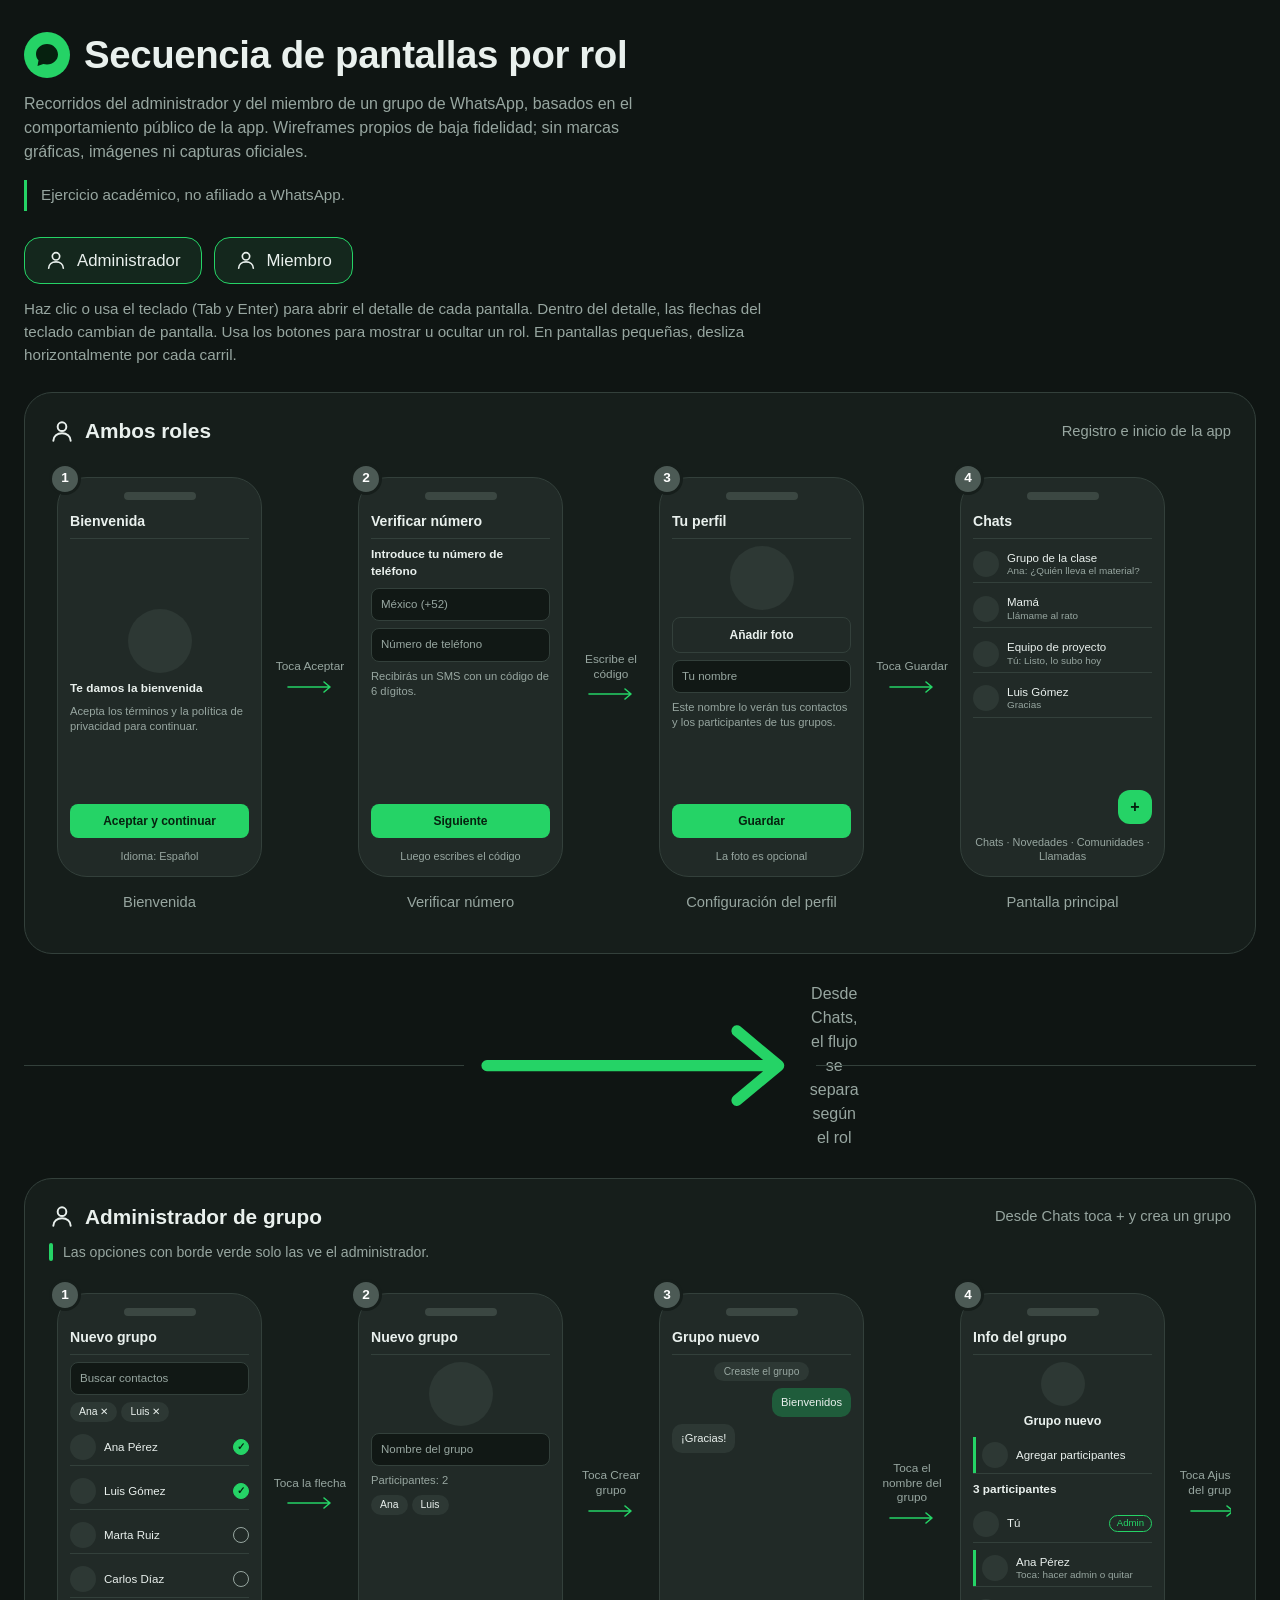
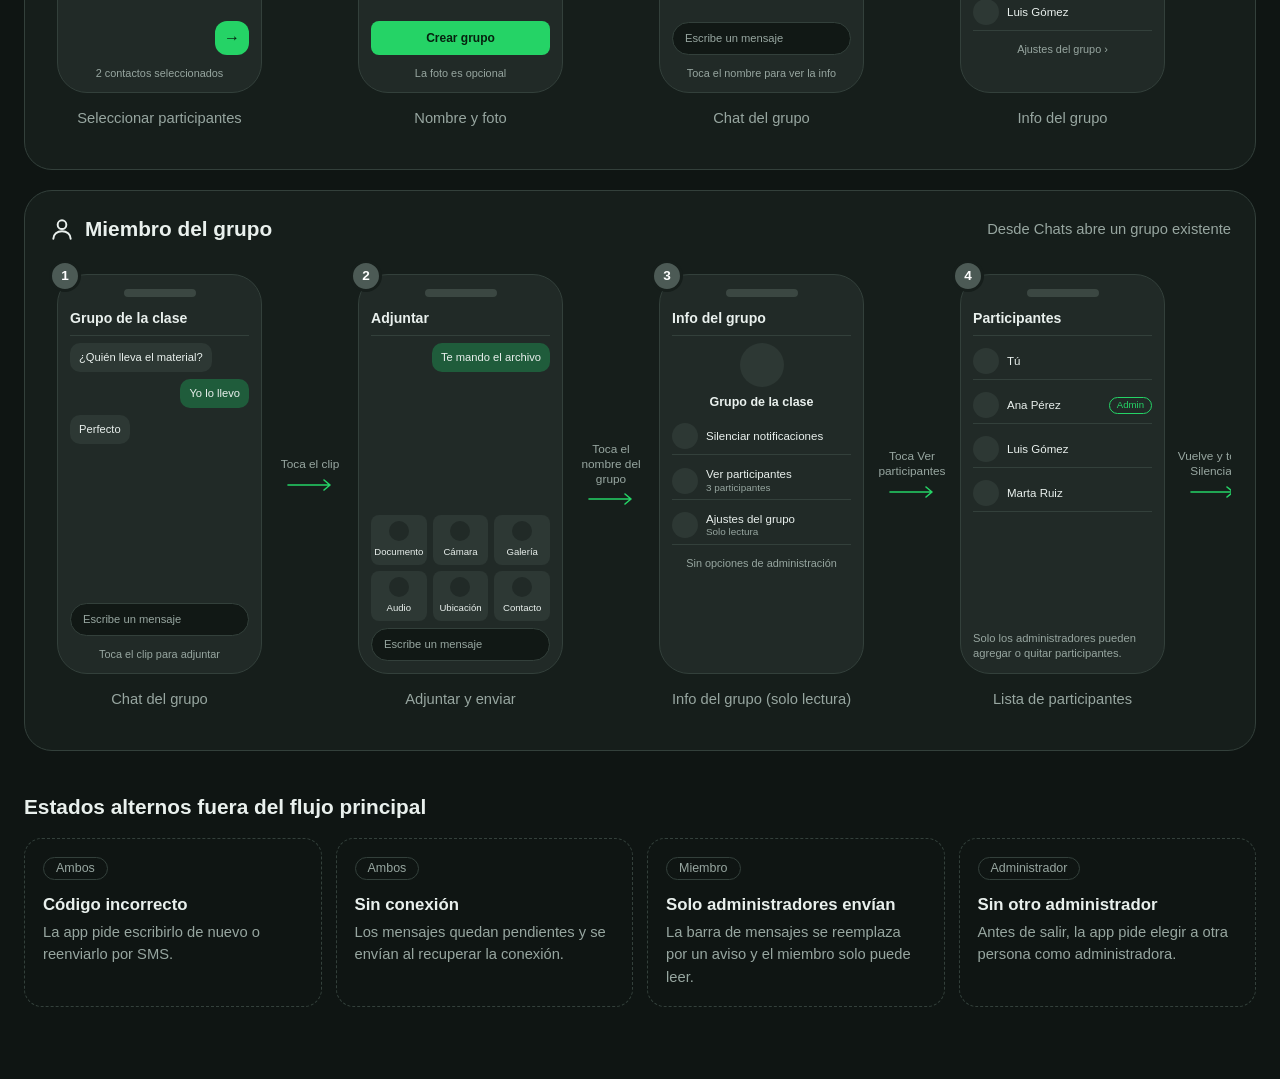
==== Practica 06/secuencia_pantallas_whatsapp.html @ a8ce347e "Agrega diagrama interactivo de secuencia de pantallas de WhatsApp" ====
<!DOCTYPE html>
<html lang="es">
<head>
<meta charset="utf-8">
<meta name="viewport" content="width=device-width, initial-scale=1">
<title>Secuencia de pantallas por rol - WhatsApp</title>
<style>
  :root {
    --bg: #0f1513;
    --surface: #161e1b;
    --phone: #212a27;
    --block: #2d3834;
    --field: #111815;
    --line: #33403b;
    --text: #e9f0ed;
    --muted: #97a6a0;
    --accent: #25d366;
    --accent-ink: #06210f;
    --accent-soft: #14271d;
    --danger: #f0766a;
    color-scheme: dark;
  }
  * { box-sizing: border-box; }
  [hidden] { display: none !important; }
  body {
    margin: 0;
    background: var(--bg);
    color: var(--text);
    font: 16px/1.5 "Segoe UI", "Helvetica Neue", Arial, sans-serif;
  }
  .page { max-width: 1280px; margin: 0 auto; padding: 32px 24px 72px; }

  /* Encabezado */
  .brand { display: flex; align-items: center; gap: 14px; }
  .brand svg { flex: none; }
  h1 { margin: 0; font-size: clamp(1.7rem, 3.2vw, 2.4rem); line-height: 1.15; letter-spacing: -0.01em; }
  .lede { max-width: 70ch; margin: 14px 0 0; color: var(--muted); }
  .academic {
    max-width: 70ch; margin: 16px 0 0; padding: 4px 0 4px 14px;
    border-left: 3px solid var(--accent); color: var(--muted); font-size: .95rem;
  }
  .roles { display: flex; flex-wrap: wrap; gap: 12px; margin: 26px 0 14px; }
  .role-btn {
    display: inline-flex; align-items: center; gap: 10px;
    padding: 10px 20px; border-radius: 16px; cursor: pointer;
    border: 1px solid var(--line); background: var(--field); color: var(--muted);
    font: inherit; font-size: 1.05rem;
    transition: border-color .15s, background .15s, color .15s;
  }
  .role-btn[aria-pressed="true"] { border-color: var(--accent); background: var(--accent-soft); color: var(--text); }
  .role-btn:hover { border-color: var(--accent); }
  .role-btn:focus-visible, .phone:focus-visible, .d-btn:focus-visible {
    outline: 3px solid var(--accent); outline-offset: 3px;
  }
  .hint { margin: 0 0 26px; color: var(--muted); font-size: .95rem; max-width: 90ch; }

  /* Carriles */
  .lane {
    border: 1px solid var(--line); border-radius: 28px; background: var(--surface);
    padding: 22px 24px 26px; margin-bottom: 20px;
  }
  .lane-head { display: flex; align-items: center; justify-content: space-between; gap: 8px 24px; flex-wrap: wrap; }
  .lane-title { display: flex; align-items: center; gap: 10px; margin: 0; font-size: 1.3rem; }
  .lane-sub { margin: 0; color: var(--muted); font-size: .92rem; }
  .legend { display: flex; align-items: center; gap: 10px; margin: 10px 0 0; color: var(--muted); font-size: .88rem; }
  .swatch { width: 4px; height: 18px; border-radius: 2px; background: var(--accent); }
  .track {
    display: flex; align-items: flex-start; overflow-x: auto;
    padding: 24px 8px 14px; margin-top: 6px;
  }
  .step { flex: none; display: flex; align-items: flex-start; }
  .screen { position: relative; flex: none; width: 205px; text-align: center; }
  .badge-n {
    position: absolute; top: -14px; left: -8px; z-index: 2;
    width: 32px; height: 32px; border-radius: 50%;
    display: grid; place-items: center;
    background: #4c5a55; color: #fff; font-weight: 700; font-size: .85rem;
    border: 3px solid var(--surface);
  }
  .cap { margin-top: 14px; font-size: .92rem; color: var(--muted); }

  .conn {
    flex: none; width: 96px; height: 400px; padding: 0 8px;
    display: flex; flex-direction: column; align-items: center; justify-content: center; gap: 6px;
  }
  .conn span { font-size: .74rem; line-height: 1.25; color: var(--muted); text-align: center; }
  .conn svg { width: 48px; height: 14px; stroke: var(--accent); }

  .divider {
    display: flex; align-items: center; gap: 16px; margin: 28px 0; color: var(--muted);
  }
  .divider::before, .divider::after { content: ""; flex: 1; height: 1px; background: var(--line); }
  .divider span { display: inline-flex; align-items: center; gap: 10px; text-align: center; }
  .divider svg { stroke: var(--accent); flex: none; }

  /* Teléfono (sketch) */
  .phone {
    width: 205px; height: 400px; padding: 14px 12px 12px;
    display: flex; flex-direction: column; gap: 7px; overflow: hidden;
    border: 1px solid var(--line); border-radius: 30px; background: var(--phone);
    text-align: left; cursor: pointer;
    transition: border-color .15s, transform .15s, box-shadow .15s;
  }
  .phone:hover { border-color: var(--accent); transform: translateY(-3px); }
  .phone.active { border-color: var(--accent); box-shadow: 0 0 0 3px var(--accent-soft), 0 0 0 4px var(--accent); }
  .phone.static { cursor: default; }
  .phone.static:hover { border-color: var(--line); transform: none; }
  .notch { align-self: center; width: 72px; height: 8px; border-radius: 99px; background: #3b4742; margin-bottom: 4px; flex: none; }
  .p-title { flex: none; padding-bottom: 6px; border-bottom: 1px solid var(--line); font-weight: 700; font-size: .88rem; }
  .p-foot { flex: none; padding-top: 4px; text-align: center; font-size: .68rem; color: var(--muted); line-height: 1.3; }

  .el-h { font-size: .74rem; font-weight: 700; }
  .el-text { font-size: .7rem; color: var(--muted); line-height: 1.35; }
  .el-text.c { text-align: center; color: var(--text); font-weight: 600; font-size: .78rem; }
  .el-sys { align-self: center; padding: 2px 10px; border-radius: 99px; background: var(--block); font-size: .64rem; color: var(--muted); }
  .el-input { padding: 7px 9px; border: 1px solid var(--line); border-radius: 8px; background: var(--field); font-size: .72rem; color: var(--muted); }
  .el-inputbar { margin-top: auto; padding: 7px 12px; border: 1px solid var(--line); border-radius: 99px; background: var(--field); font-size: .7rem; color: var(--muted); }
  .el-btn { padding: 8px; border-radius: 8px; text-align: center; font-size: .75rem; font-weight: 700; background: var(--accent); color: var(--accent-ink); }
  .el-btn.ghost { background: transparent; border: 1px solid var(--line); color: var(--text); }
  .el-btn.danger { background: transparent; border: 1px solid #6b3a35; color: var(--danger); }
  .el-avatar { align-self: center; width: 64px; height: 64px; border-radius: 50%; background: var(--block); flex: none; }
  .el-avatar.sm { width: 44px; height: 44px; }
  .el-row { display: flex; align-items: center; gap: 8px; padding: 5px 0; border-bottom: 1px solid var(--line); font-size: .72rem; flex: none; }
  .el-row .av { flex: none; width: 26px; height: 26px; border-radius: 50%; background: var(--block); }
  .el-row .rt { display: flex; flex-direction: column; min-width: 0; line-height: 1.25; }
  .el-row .rt small { color: var(--muted); font-size: .62rem; }
  .el-row .tag { margin-left: auto; padding: 0 7px; border: 1px solid var(--accent); border-radius: 99px; color: var(--accent); font-size: .6rem; }
  .el-row .chk { margin-left: auto; flex: none; width: 16px; height: 16px; border-radius: 50%; border: 1.5px solid var(--muted); display: grid; place-items: center; font-size: .6rem; font-weight: 700; color: var(--accent-ink); }
  .el-row .chk.on { background: var(--accent); border-color: var(--accent); }
  .el-toggle { display: flex; align-items: center; gap: 8px; padding: 5px 0; border-bottom: 1px solid var(--line); font-size: .72rem; flex: none; }
  .el-toggle .rt { display: flex; flex-direction: column; line-height: 1.25; }
  .el-toggle .rt small { color: var(--muted); font-size: .62rem; }
  .sw { margin-left: auto; flex: none; width: 28px; height: 16px; border-radius: 99px; background: var(--block); position: relative; }
  .sw::after { content: ""; position: absolute; top: 2px; left: 2px; width: 12px; height: 12px; border-radius: 50%; background: var(--muted); }
  .sw.on { background: var(--accent); }
  .sw.on::after { left: 14px; background: var(--accent-ink); }
  .el-chips { display: flex; flex-wrap: wrap; gap: 4px; }
  .el-chips span { padding: 2px 9px; border-radius: 99px; background: var(--block); font-size: .65rem; }
  .el-bubble { max-width: 82%; padding: 6px 9px; border-radius: 10px; background: var(--block); font-size: .7rem; align-self: flex-start; }
  .el-bubble.me { align-self: flex-end; background: #1f5c3b; }
  .el-grid { display: grid; grid-template-columns: repeat(3, 1fr); gap: 6px; }
  .el-grid div { display: flex; flex-direction: column; align-items: center; gap: 4px; padding: 6px 2px; border-radius: 8px; background: var(--block); font-size: .6rem; }
  .el-grid div::before { content: ""; width: 20px; height: 20px; border-radius: 50%; background: var(--phone); }
  .el-fab { margin-top: auto; align-self: flex-end; width: 34px; height: 34px; border-radius: 12px; display: grid; place-items: center; background: var(--accent); color: var(--accent-ink); font-weight: 700; flex: none; }
  .el-spacer { flex: 1; }
  .adm { box-shadow: inset 3px 0 0 var(--accent); padding-left: 9px; }
  .el-btn.adm { box-shadow: inset 3px 0 0 var(--accent-ink); }

  /* Estados alternos */
  .alt h2 { margin: 40px 0 16px; font-size: 1.3rem; }
  .alt-grid { display: grid; grid-template-columns: repeat(auto-fit, minmax(230px, 1fr)); gap: 14px; }
  .alt-card { padding: 16px 18px 18px; border: 1px dashed var(--line); border-radius: 18px; }
  .alt-card .pill { display: inline-block; padding: 1px 12px; border: 1px solid var(--line); border-radius: 99px; font-size: .78rem; color: var(--muted); }
  .alt-card h3 { margin: 12px 0 4px; font-size: 1.05rem; }
  .alt-card p { margin: 0; color: var(--muted); font-size: .92rem; }

  /* Detalle */
  dialog {
    width: min(800px, calc(100vw - 32px)); max-height: calc(100vh - 32px); padding: 0; overflow: auto;
    border: 1px solid var(--line); border-radius: 26px; background: var(--surface); color: var(--text);
  }
  dialog::backdrop { background: rgba(4, 8, 7, .72); }
  .d-head { display: flex; align-items: center; gap: 14px; padding: 22px 24px 8px; }
  .d-num { flex: none; width: 36px; height: 36px; border-radius: 50%; display: grid; place-items: center; background: #4c5a55; font-weight: 700; }
  .d-head h2 { margin: 0; font-size: 1.3rem; line-height: 1.2; }
  .d-role { margin: 2px 0 0; color: var(--muted); font-size: .9rem; }
  .d-close { margin-left: auto; width: 36px; height: 36px; border-radius: 50%; border: 1px solid var(--line); background: transparent; color: var(--text); font: inherit; cursor: pointer; }
  .d-main { display: grid; grid-template-columns: 205px 1fr; gap: 28px; padding: 14px 24px 6px; align-items: start; }
  .d-body h3 { margin: 14px 0 4px; font-size: .88rem; font-weight: 600; color: var(--muted); }
  .d-body h3:first-child { margin-top: 2px; }
  .d-body p { margin: 0; }
  .d-body ul { margin: 0; padding-left: 20px; }
  .d-body li { margin: 2px 0; }
  .d-note { margin-top: 16px; padding: 10px 14px; border-left: 3px solid var(--accent); border-radius: 0 12px 12px 0; background: var(--accent-soft); font-size: .92rem; }
  .d-foot { display: flex; align-items: center; justify-content: space-between; gap: 10px; padding: 18px 24px 22px; }
  .d-pos { color: var(--muted); font-size: .9rem; }
  .d-btn { padding: 8px 18px; border-radius: 12px; border: 1px solid var(--line); background: var(--field); color: var(--text); font: inherit; cursor: pointer; }
  .d-btn:hover:not(:disabled) { border-color: var(--accent); }
  .d-btn:disabled { opacity: .4; cursor: default; }

  @media (max-width: 640px) {
    .page { padding: 24px 14px 56px; }
    .lane { padding: 18px 14px 20px; border-radius: 22px; }
    .d-main { grid-template-columns: 1fr; }
    .d-preview { display: none; }
  }
  @media (prefers-reduced-motion: reduce) {
    * { transition: none !important; }
  }
</style>
</head>
<body>
<main class="page">
  <header>
    <div class="brand">
      <svg width="46" height="46" viewBox="0 0 46 46" aria-hidden="true">
        <circle cx="23" cy="23" r="23" fill="#25d366"/>
        <path d="M23 12c-6.1 0-11 4.5-11 10 0 2.4.9 4.600 2.500 6.300L13.500 34l5.800-2c1.100.3 2.400.5 3.700.5 6.100 0 11-4.500 11-10S29.100 12 23 12z" fill="#06210f"/>
      </svg>
      <h1>Secuencia de pantallas por rol</h1>
    </div>
    <p class="lede">Recorridos del administrador y del miembro de un grupo de WhatsApp, basados en el comportamiento público de la app. Wireframes propios de baja fidelidad; sin marcas gráficas, imágenes ni capturas oficiales.</p>
    <p class="academic">Ejercicio académico, no afiliado a WhatsApp.</p>
    <div class="roles" role="group" aria-label="Mostrar u ocultar carriles por rol">
      <button class="role-btn" type="button" data-lane="admin" aria-pressed="true">
        <svg viewBox="0 0 24 24" width="22" height="22" fill="none" stroke="currentColor" stroke-width="1.8" stroke-linecap="round" aria-hidden="true"><circle cx="12" cy="8" r="4"/><path d="M4 21c0-4.400 3.600-7 8-7s8 2.600 8 7"/></svg>
        Administrador
      </button>
      <button class="role-btn" type="button" data-lane="member" aria-pressed="true">
        <svg viewBox="0 0 24 24" width="22" height="22" fill="none" stroke="currentColor" stroke-width="1.8" stroke-linecap="round" aria-hidden="true"><circle cx="12" cy="8" r="4"/><path d="M4 21c0-4.400 3.600-7 8-7s8 2.600 8 7"/></svg>
        Miembro
      </button>
    </div>
    <p class="hint">Haz clic o usa el teclado (Tab y Enter) para abrir el detalle de cada pantalla. Dentro del detalle, las flechas del teclado cambian de pantalla. Usa los botones para mostrar u ocultar un rol. En pantallas pequeñas, desliza horizontalmente por cada carril.</p>
  </header>

  <section id="lanes" aria-label="Carriles de pantallas"></section>

  <section class="alt" aria-labelledby="alt-title">
    <h2 id="alt-title">Estados alternos fuera del flujo principal</h2>
    <div class="alt-grid" id="alt"></div>
  </section>
</main>

<dialog id="detail" aria-labelledby="d-title">
  <div class="d-head">
    <span class="d-num" id="d-num"></span>
    <div>
      <h2 id="d-title"></h2>
      <p class="d-role" id="d-role"></p>
    </div>
    <button class="d-close" id="d-close" type="button" aria-label="Cerrar detalle">&#10005;</button>
  </div>
  <div class="d-main">
    <div class="d-preview" id="d-preview" aria-hidden="true"></div>
    <div class="d-body" id="d-body"></div>
  </div>
  <div class="d-foot">
    <button class="d-btn" id="d-prev" type="button">&larr; Anterior</button>
    <span class="d-pos" id="d-pos"></span>
    <button class="d-btn" id="d-next" type="button">Siguiente &rarr;</button>
  </div>
</dialog>

<script>
const PERSON = '<svg viewBox="0 0 24 24" width="26" height="26" fill="none" stroke="currentColor" stroke-width="1.8" stroke-linecap="round" aria-hidden="true"><circle cx="12" cy="8" r="4"/><path d="M4 21c0-4.400 3.600-7 8-7s8 2.600 8 7"/></svg>';
const ARROW = '<svg viewBox="0 0 46 14" fill="none" stroke-width="1.6" stroke-linecap="round" stroke-linejoin="round" aria-hidden="true"><path d="M1 7h42M37 2l6 5-6 5"/></svg>';

const LANES = [
  {
    id: 'common',
    name: 'Ambos roles',
    sub: 'Registro e inicio de la app',
    screens: [
      { n: 1, title: 'Bienvenida', cap: 'Bienvenida', go: 'Toca Aceptar',
        body: [{t:'spacer'},{t:'avatar'},{t:'h',x:'Te damos la bienvenida'},{t:'text',x:'Acepta los términos y la política de privacidad para continuar.'},{t:'spacer'},{t:'btn',x:'Aceptar y continuar'}],
        foot: 'Idioma: Español',
        what: 'Primera pantalla al abrir la app por primera vez. Muestra el nombre de la app y pide aceptar los términos y la política de privacidad.',
        actions: ['Aceptar y continuar', 'Cambiar el idioma'],
        next: 'Verificar número' },
      { n: 2, title: 'Verificar número', cap: 'Verificar número', go: 'Escribe el código',
        body: [{t:'h',x:'Introduce tu número de teléfono'},{t:'input',x:'México (+52)'},{t:'input',x:'Número de teléfono'},{t:'text',x:'Recibirás un SMS con un código de 6 dígitos.'},{t:'spacer'},{t:'btn',x:'Siguiente'}],
        foot: 'Luego escribes el código',
        what: 'Se elige el país y se escribe el número. La app envía un código de 6 dígitos por SMS, que se escribe en la misma pantalla para verificar la cuenta.',
        actions: ['Elegir el país', 'Escribir el número y tocar Siguiente', 'Escribir el código de 6 dígitos'],
        next: 'Configuración del perfil',
        note: 'Si el código es incorrecto, la app pide intentarlo otra vez o reenviarlo (ver estados alternos).' },
      { n: 3, title: 'Tu perfil', cap: 'Configuración del perfil', go: 'Toca Guardar',
        body: [{t:'avatar'},{t:'btn',x:'Añadir foto',k:'ghost'},{t:'input',x:'Tu nombre'},{t:'text',x:'Este nombre lo verán tus contactos y los participantes de tus grupos.'},{t:'spacer'},{t:'btn',x:'Guardar'}],
        foot: 'La foto es opcional',
        what: 'Se escribe el nombre que verán los demás y, si se desea, se agrega una foto de perfil.',
        actions: ['Añadir o cambiar la foto', 'Escribir el nombre', 'Guardar el perfil'],
        next: 'Chats (pantalla principal)' },
      { n: 4, title: 'Chats', cap: 'Pantalla principal',
        body: [{t:'row',x:'Grupo de la clase',s:'Ana: ¿Quién lleva el material?'},{t:'row',x:'Mamá',s:'Llámame al rato'},{t:'row',x:'Equipo de proyecto',s:'Tú: Listo, lo subo hoy'},{t:'row',x:'Luis Gómez',s:'Gracias'},{t:'fab',x:'+'}],
        foot: 'Chats · Novedades · Comunidades · Llamadas',
        what: 'Pantalla principal con la lista de conversaciones y las pestañas Chats, Novedades, Comunidades y Llamadas. El botón + inicia un chat nuevo o un grupo.',
        actions: ['Abrir un chat existente', 'Tocar + para iniciar un chat o crear un grupo', 'Cambiar de pestaña'],
        next: 'Aquí el flujo se separa: el administrador crea un grupo; el miembro abre uno existente.' }
    ]
  },
  {
    id: 'admin',
    name: 'Administrador de grupo',
    sub: 'Desde Chats toca + y crea un grupo',
    legend: 'Las opciones con borde verde solo las ve el administrador.',
    screens: [
      { n: 1, title: 'Nuevo grupo', cap: 'Seleccionar participantes', go: 'Toca la flecha',
        body: [{t:'input',x:'Buscar contactos'},{t:'chips',x:['Ana ✕','Luis ✕']},{t:'row',x:'Ana Pérez',check:1},{t:'row',x:'Luis Gómez',check:1},{t:'row',x:'Marta Ruiz',check:0},{t:'row',x:'Carlos Díaz',check:0},{t:'fab',x:'→'}],
        foot: '2 contactos seleccionados',
        what: 'Después de tocar + y elegir Nuevo grupo, se marcan los contactos que entrarán al grupo. Los seleccionados aparecen arriba como etiquetas.',
        actions: ['Buscar un contacto', 'Marcar o desmarcar contactos', 'Tocar la flecha para continuar'],
        next: 'Nombre y foto del grupo' },
      { n: 2, title: 'Nuevo grupo', cap: 'Nombre y foto', go: 'Toca Crear grupo',
        body: [{t:'avatar'},{t:'input',x:'Nombre del grupo'},{t:'text',x:'Participantes: 2'},{t:'chips',x:['Ana','Luis']},{t:'spacer'},{t:'btn',x:'Crear grupo'}],
        foot: 'La foto es opcional',
        what: 'Se escribe el nombre del grupo y, si se desea, se elige una foto. Abajo se confirma la lista de participantes.',
        actions: ['Escribir el nombre del grupo', 'Elegir una foto', 'Crear el grupo'],
        next: 'Chat del grupo',
        note: 'Quien crea el grupo queda como administrador automáticamente.' },
      { n: 3, title: 'Grupo nuevo', cap: 'Chat del grupo', go: 'Toca el nombre del grupo',
        body: [{t:'sys',x:'Creaste el grupo'},{t:'bubble',x:'Bienvenidos',me:1},{t:'bubble',x:'¡Gracias!'},{t:'inputbar',x:'Escribe un mensaje'}],
        foot: 'Toca el nombre para ver la info',
        what: 'El chat del grupo recién creado. Se ve el aviso de creación y la barra para escribir mensajes.',
        actions: ['Escribir y enviar mensajes', 'Tocar el nombre del grupo para abrir su información'],
        next: 'Info del grupo' },
      { n: 4, title: 'Info del grupo', cap: 'Info del grupo', go: 'Toca Ajustes del grupo',
        body: [{t:'avatar',sm:1},{t:'text',x:'Grupo nuevo',c:1},{t:'row',x:'Agregar participantes',adm:1},{t:'h',x:'3 participantes'},{t:'row',x:'Tú',tag:'Admin'},{t:'row',x:'Ana Pérez',s:'Toca: hacer admin o quitar',adm:1},{t:'row',x:'Luis Gómez'}],
        foot: 'Ajustes del grupo ›',
        what: 'Información del grupo con la lista de participantes. El administrador puede sumar gente, nombrar otros administradores o quitar participantes.',
        actions: ['Agregar participantes', 'Tocar un participante para hacerlo administrador o quitarlo del grupo', 'Abrir los ajustes del grupo'],
        next: 'Ajustes del grupo',
        note: 'Agregar, promover y quitar participantes son acciones exclusivas del administrador.' },
      { n: 5, title: 'Ajustes del grupo', cap: 'Ajustes del grupo', go: 'Toca Invitar por enlace',
        body: [{t:'toggle',x:'Editar info del grupo',s:'Solo administradores',on:1,adm:1},{t:'toggle',x:'Enviar mensajes',s:'Todos los participantes',on:1,adm:1},{t:'toggle',x:'Aprobar nuevos participantes',s:'Desactivado',on:0,adm:1},{t:'row',x:'Invitar por enlace',s:'Para sumar a más personas',adm:1}],
        foot: 'Solo los administradores cambian esto',
        what: 'Define quién puede editar la información del grupo, quién puede enviar mensajes y si hay que aprobar a quienes piden entrar.',
        actions: ['Elegir quién edita la info del grupo', 'Elegir quién envía mensajes', 'Activar o desactivar la aprobación de nuevos participantes', 'Abrir Invitar por enlace'],
        next: 'Invitar por enlace',
        note: 'Los miembros solo pueden ver estos ajustes, no cambiarlos.' },
      { n: 6, title: 'Invitar por enlace', cap: 'Enlace de invitación', go: 'Vuelve a Info del grupo',
        body: [{t:'h',x:'Enlace del grupo'},{t:'input',x:'enlace.ejemplo/abc123'},{t:'btn',x:'Copiar enlace'},{t:'btn',x:'Compartir enlace',k:'ghost'},{t:'btn',x:'Restablecer enlace',k:'ghost',adm:1},{t:'spacer'},{t:'text',x:'Quien tenga el enlace puede pedir entrar al grupo.'}],
        foot: '',
        what: 'Muestra el enlace del grupo para copiarlo o compartirlo. Restablecerlo invalida el enlace anterior.',
        actions: ['Copiar el enlace', 'Compartir el enlace', 'Restablecer el enlace'],
        next: 'Regresa a Info del grupo',
        note: 'Restablecer el enlace es exclusivo del administrador.' },
      { n: 7, title: 'Salir o eliminar', cap: 'Salir o eliminar el grupo',
        body: [{t:'h',x:'Salir del grupo'},{t:'text',x:'Si eres el único administrador, elige a otra persona antes de salir.'},{t:'btn',x:'Salir del grupo',k:'danger'},{t:'btn',x:'Eliminar grupo',k:'danger',adm:1},{t:'spacer'},{t:'btn',x:'Cancelar',k:'ghost'}],
        foot: '',
        what: 'Confirmación para abandonar el grupo o eliminarlo por completo.',
        actions: ['Salir del grupo', 'Eliminar el grupo', 'Cancelar'],
        next: 'Fin del recorrido del administrador',
        note: 'Para eliminar el grupo, el administrador primero quita a los demás participantes.' }
    ]
  },
  {
    id: 'member',
    name: 'Miembro del grupo',
    sub: 'Desde Chats abre un grupo existente',
    screens: [
      { n: 1, title: 'Grupo de la clase', cap: 'Chat del grupo', go: 'Toca el clip',
        body: [{t:'bubble',x:'¿Quién lleva el material?'},{t:'bubble',x:'Yo lo llevo',me:1},{t:'bubble',x:'Perfecto'},{t:'inputbar',x:'Escribe un mensaje'}],
        foot: 'Toca el clip para adjuntar',
        what: 'Conversación del grupo. Cualquier miembro puede leer y escribir, salvo que un administrador limite quién envía mensajes.',
        actions: ['Escribir y enviar mensajes', 'Tocar el clip para adjuntar archivos'],
        next: 'Adjuntar y enviar' },
      { n: 2, title: 'Adjuntar', cap: 'Adjuntar y enviar', go: 'Toca el nombre del grupo',
        body: [{t:'bubble',x:'Te mando el archivo',me:1},{t:'spacer'},{t:'grid',x:['Documento','Cámara','Galería','Audio','Ubicación','Contacto']},{t:'inputbar',x:'Escribe un mensaje'}],
        foot: '',
        what: 'Menú para enviar documentos, fotos, audio, ubicación o un contacto al grupo.',
        actions: ['Elegir el tipo de archivo', 'Enviar al grupo', 'Tocar el nombre del grupo para ver su info'],
        next: 'Info del grupo' },
      { n: 3, title: 'Info del grupo', cap: 'Info del grupo (solo lectura)', go: 'Toca Ver participantes',
        body: [{t:'avatar',sm:1},{t:'text',x:'Grupo de la clase',c:1},{t:'row',x:'Silenciar notificaciones'},{t:'row',x:'Ver participantes',s:'3 participantes'},{t:'row',x:'Ajustes del grupo',s:'Solo lectura'}],
        foot: 'Sin opciones de administración',
        what: 'Información del grupo. El miembro puede silenciarlo y ver quién participa, pero no cambiar los ajustes.',
        actions: ['Silenciar notificaciones', 'Ver participantes', 'Consultar los ajustes (solo lectura)'],
        next: 'Participantes',
        note: 'No aparecen Agregar participantes ni las opciones para quitar o promover personas.' },
      { n: 4, title: 'Participantes', cap: 'Lista de participantes', go: 'Vuelve y toca Silenciar',
        body: [{t:'row',x:'Tú'},{t:'row',x:'Ana Pérez',tag:'Admin'},{t:'row',x:'Luis Gómez'},{t:'row',x:'Marta Ruiz'},{t:'spacer'},{t:'text',x:'Solo los administradores pueden agregar o quitar participantes.'}],
        foot: '',
        what: 'Lista de personas del grupo. Se identifica quién es administrador.',
        actions: ['Ver quién participa', 'Identificar a los administradores', 'Volver a la información del grupo'],
        next: 'Regresa a Info del grupo para silenciar' },
      { n: 5, title: 'Silenciar', cap: 'Silenciar notificaciones', go: 'Toca Salir del grupo',
        body: [{t:'h',x:'Silenciar notificaciones'},{t:'row',x:'8 horas',check:1},{t:'row',x:'1 semana',check:0},{t:'row',x:'Siempre',check:0},{t:'toggle',x:'Mostrar notificaciones',on:1},{t:'spacer'},{t:'btn',x:'Aceptar'}],
        foot: '',
        what: 'Permite callar el grupo por un tiempo o de forma indefinida, y decidir si se muestran avisos.',
        actions: ['Elegir la duración', 'Activar o desactivar los avisos', 'Aceptar'],
        next: 'Salir o reportar el grupo' },
      { n: 6, title: 'Salir o reportar', cap: 'Salir o reportar el grupo',
        body: [{t:'btn',x:'Salir del grupo',k:'danger'},{t:'btn',x:'Reportar grupo',k:'danger'},{t:'text',x:'Al salir, dejas de recibir los mensajes del grupo.'},{t:'spacer'},{t:'btn',x:'Cancelar',k:'ghost'}],
        foot: '',
        what: 'Opciones para abandonar el grupo o reportarlo si incumple las normas.',
        actions: ['Salir del grupo', 'Reportar el grupo', 'Cancelar'],
        next: 'Fin del recorrido del miembro' }
    ]
  }
];

const ALT = [
  { role: 'Ambos', title: 'Código incorrecto', text: 'La app pide escribirlo de nuevo o reenviarlo por SMS.' },
  { role: 'Ambos', title: 'Sin conexión', text: 'Los mensajes quedan pendientes y se envían al recuperar la conexión.' },
  { role: 'Miembro', title: 'Solo administradores envían', text: 'La barra de mensajes se reemplaza por un aviso y el miembro solo puede leer.' },
  { role: 'Administrador', title: 'Sin otro administrador', text: 'Antes de salir, la app pide elegir a otra persona como administradora.' }
];

function elHTML(e) {
  const a = e.adm ? ' adm' : '';
  switch (e.t) {
    case 'h': return `<div class="el-h${a}">${e.x}</div>`;
    case 'text': return `<div class="el-text${e.c ? ' c' : ''}${a}">${e.x}</div>`;
    case 'sys': return `<div class="el-sys">${e.x}</div>`;
    case 'input': return `<div class="el-input${a}">${e.x}</div>`;
    case 'inputbar': return `<div class="el-inputbar">${e.x}</div>`;
    case 'btn': return `<div class="el-btn${e.k ? ' ' + e.k : ''}${a}">${e.x}</div>`;
    case 'avatar': return `<div class="el-avatar${e.sm ? ' sm' : ''}"></div>`;
    case 'row': {
      const chk = e.check === undefined ? '' : `<span class="chk${e.check ? ' on' : ''}">${e.check ? '✓' : ''}</span>`;
      const tag = e.tag ? `<span class="tag">${e.tag}</span>` : '';
      const sub = e.s ? `<small>${e.s}</small>` : '';
      return `<div class="el-row${a}"><span class="av"></span><span class="rt">${e.x}${sub}</span>${tag}${chk}</div>`;
    }
    case 'toggle': {
      const sub = e.s ? `<small>${e.s}</small>` : '';
      return `<div class="el-toggle${a}"><span class="rt">${e.x}${sub}</span><span class="sw${e.on ? ' on' : ''}"></span></div>`;
    }
    case 'chips': return `<div class="el-chips">${e.x.map(c => `<span>${c}</span>`).join('')}</div>`;
    case 'bubble': return `<div class="el-bubble${e.me ? ' me' : ''}">${e.x}</div>`;
    case 'grid': return `<div class="el-grid">${e.x.map(c => `<div>${c}</div>`).join('')}</div>`;
    case 'fab': return `<div class="el-fab">${e.x}</div>`;
    case 'spacer': return `<div class="el-spacer"></div>`;
    default: return '';
  }
}

function phoneHTML(s, laneId, i, isStatic) {
  const attrs = isStatic
    ? 'class="phone static"'
    : `class="phone" role="button" tabindex="0" data-lane="${laneId}" data-i="${i}" aria-label="Pantalla ${s.n}: ${s.cap}. Abrir detalle"`;
  return `<div ${attrs}>
    <div class="notch"></div>
    <div class="p-title">${s.title}</div>
    ${s.body.map(elHTML).join('')}
    ${s.foot ? `<div class="p-foot">${s.foot}</div>` : ''}
  </div>`;
}

function laneHTML(lane) {
  const steps = lane.screens.map((s, i) => {
    const conn = s.go ? `<div class="conn" aria-hidden="true"><span>${s.go}</span>${ARROW}</div>` : '';
    return `<div class="step">
      <div class="screen">
        <span class="badge-n">${s.n}</span>
        ${phoneHTML(s, lane.id, i, false)}
        <div class="cap">${s.cap}</div>
      </div>${conn}
    </div>`;
  }).join('');
  const legend = lane.legend ? `<p class="legend"><span class="swatch"></span>${lane.legend}</p>` : '';
  return `<section class="lane" id="lane-${lane.id}" aria-labelledby="t-${lane.id}">
    <div class="lane-head">
      <h2 class="lane-title" id="t-${lane.id}">${PERSON}${lane.name}</h2>
      <p class="lane-sub">${lane.sub}</p>
    </div>
    ${legend}
    <div class="track">${steps}</div>
  </section>`;
}

const $ = s => document.querySelector(s);
const lanesEl = $('#lanes');

lanesEl.innerHTML = LANES.map((lane, idx) =>
  laneHTML(lane) + (idx === 0 ? `<div class="divider"><span>${ARROW}Desde Chats, el flujo se separa según el rol</span></div>` : '')
).join('');

$('#alt').innerHTML = ALT.map(a =>
  `<article class="alt-card"><span class="pill">${a.role}</span><h3>${a.title}</h3><p>${a.text}</p></article>`
).join('');

/* Mostrar u ocultar roles */
const roleBtns = [...document.querySelectorAll('.role-btn')];
roleBtns.forEach(b => b.addEventListener('click', () => {
  const pressed = b.getAttribute('aria-pressed') === 'true';
  const othersOn = roleBtns.some(o => o !== b && o.getAttribute('aria-pressed') === 'true');
  if (pressed && !othersOn) return; // siempre queda un rol visible
  b.setAttribute('aria-pressed', String(!pressed));
  $('#lane-' + b.dataset.lane).hidden = pressed;
}));

/* Detalle de pantalla */
const dlg = $('#detail');
let cur = { lane: null, i: 0 };

function currentLane() { return LANES.find(l => l.id === cur.lane); }
function phoneEl() { return document.querySelector(`.phone[data-lane="${cur.lane}"][data-i="${cur.i}"]`); }

function renderDetail() {
  const lane = currentLane();
  const s = lane.screens[cur.i];
  $('#d-num').textContent = s.n;
  $('#d-title').textContent = s.cap;
  $('#d-role').textContent = lane.name;
  $('#d-preview').innerHTML = phoneHTML(s, lane.id, cur.i, true);
  $('#d-body').innerHTML =
    `<h3>Qué se ve en esta pantalla</h3><p>${s.what}</p>` +
    `<h3>Qué puede hacer la persona</h3><ul>${s.actions.map(a => `<li>${a}</li>`).join('')}</ul>` +
    `<h3>Lleva a</h3><p>${s.next}</p>` +
    (s.note ? `<div class="d-note">${s.note}</div>` : '');
  $('#d-pos').textContent = `Pantalla ${s.n} de ${lane.screens.length}`;
  $('#d-prev').disabled = cur.i === 0;
  $('#d-next').disabled = cur.i === lane.screens.length - 1;
  document.querySelectorAll('.phone.active').forEach(p => p.classList.remove('active'));
  const p = phoneEl();
  if (p) { p.classList.add('active'); p.scrollIntoView({ inline: 'center', block: 'nearest' }); }
}

function openDetail(laneId, i) {
  cur = { lane: laneId, i };
  renderDetail();
  if (!dlg.open) dlg.showModal();
}

function step(d) {
  const n = currentLane().screens.length;
  const next = cur.i + d;
  if (next < 0 || next >= n) return;
  cur.i = next;
  renderDetail();
}

lanesEl.addEventListener('click', e => {
  const p = e.target.closest('.phone');
  if (p) openDetail(p.dataset.lane, Number(p.dataset.i));
});
lanesEl.addEventListener('keydown', e => {
  const p = e.target.closest('.phone');
  if (p && (e.key === 'Enter' || e.key === ' ')) {
    e.preventDefault();
    openDetail(p.dataset.lane, Number(p.dataset.i));
  }
});

$('#d-prev').addEventListener('click', () => step(-1));
$('#d-next').addEventListener('click', () => step(1));
$('#d-close').addEventListener('click', () => dlg.close());
dlg.addEventListener('click', e => { if (e.target === dlg) dlg.close(); });
dlg.addEventListener('keydown', e => {
  if (e.key === 'ArrowRight') { e.preventDefault(); step(1); }
  if (e.key === 'ArrowLeft') { e.preventDefault(); step(-1); }
});
dlg.addEventListener('close', () => {
  const p = phoneEl();
  document.querySelectorAll('.phone.active').forEach(x => x.classList.remove('active'));
  if (p) p.focus();
});
</script>
</body>
</html>
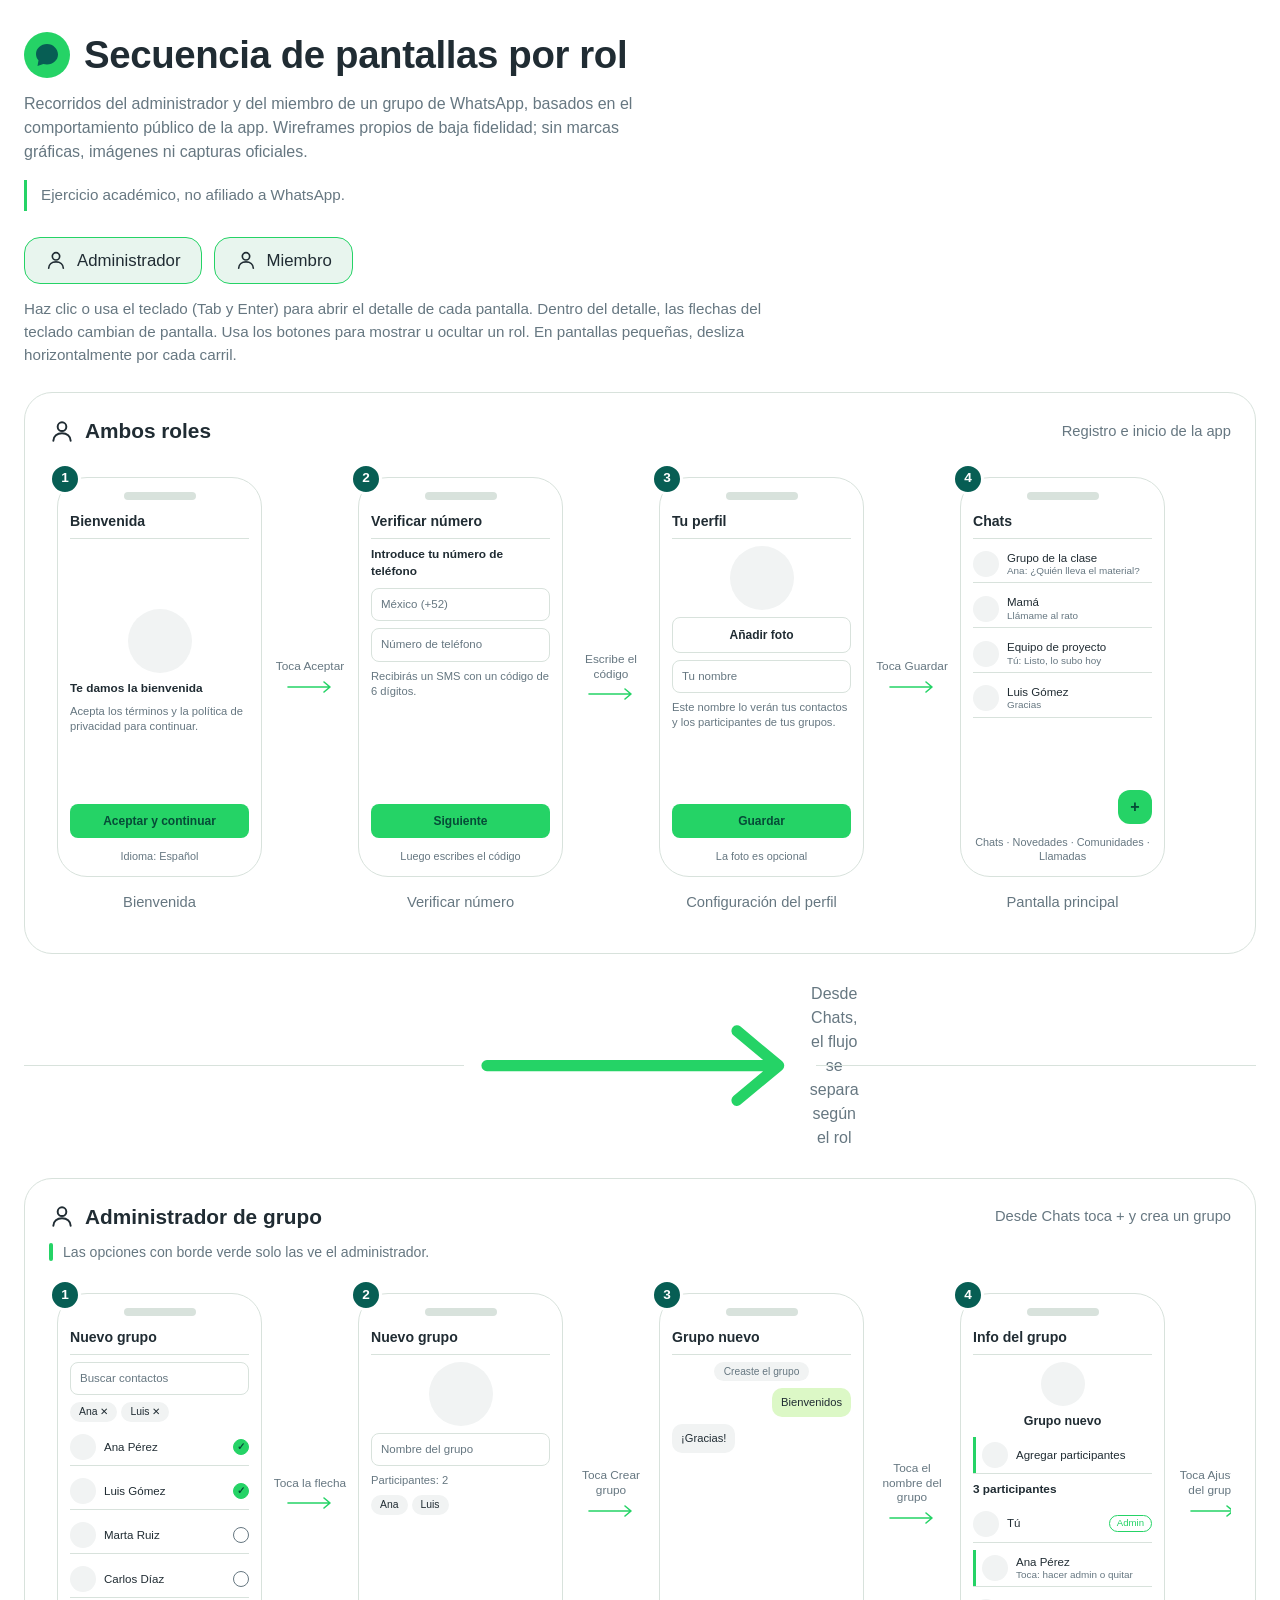
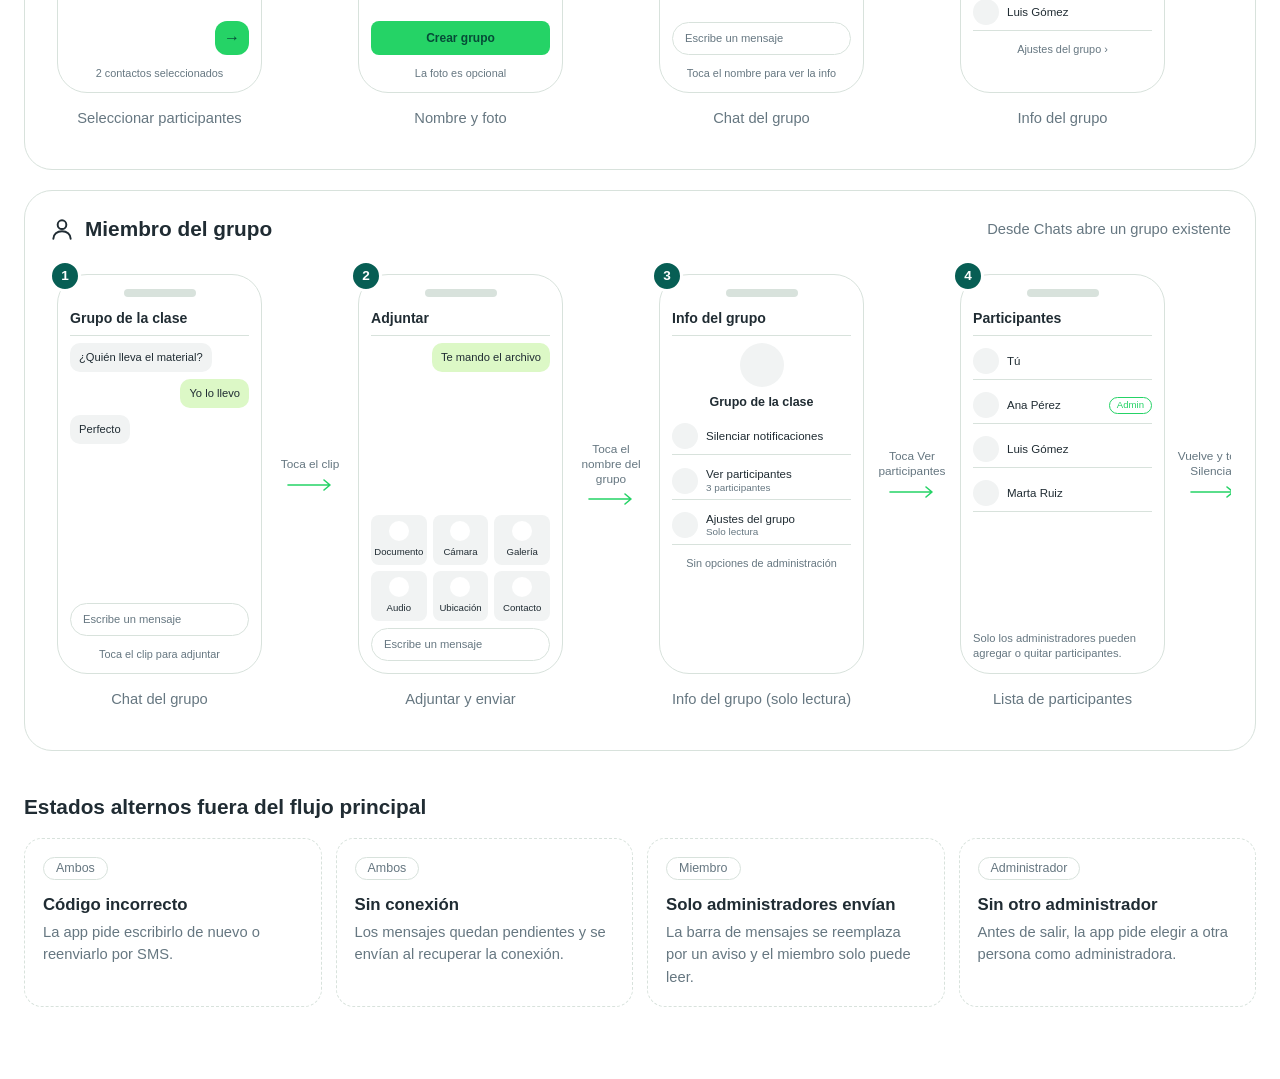
==== commit 11df173d: "Actualiza paleta visual de WhatsApp" ====
--- a/Practica 06/secuencia_pantallas_whatsapp.html
+++ b/Practica 06/secuencia_pantallas_whatsapp.html
@@ -187,6 +187,27 @@
   @media (prefers-reduced-motion: reduce) {
     * { transition: none !important; }
   }
+  /* Paleta clara inspirada en WhatsApp */
+  :root {
+    --bg: #ffffff;
+    --surface: #ffffff;
+    --phone: #ffffff;
+    --block: #f1f3f3;
+    --field: #ffffff;
+    --line: #d8e2dc;
+    --text: #202c33;
+    --muted: #667781;
+    --accent: #25d366;
+    --accent-ink: #064b37;
+    --accent-soft: #e8f5ee;
+    --danger: #b42318;
+    color-scheme: light;
+  }
+  .badge-n, .d-num { background: #075e54; color: #ffffff; }
+  .notch { background: #d8e2dc; }
+  .el-btn.danger { border-color: #efc3bf; }
+  .el-bubble.me { background: #dcf8c6; color: #202c33; }
+  header .brand path { fill: #075e54; }
 </style>
 </head>
 <body>
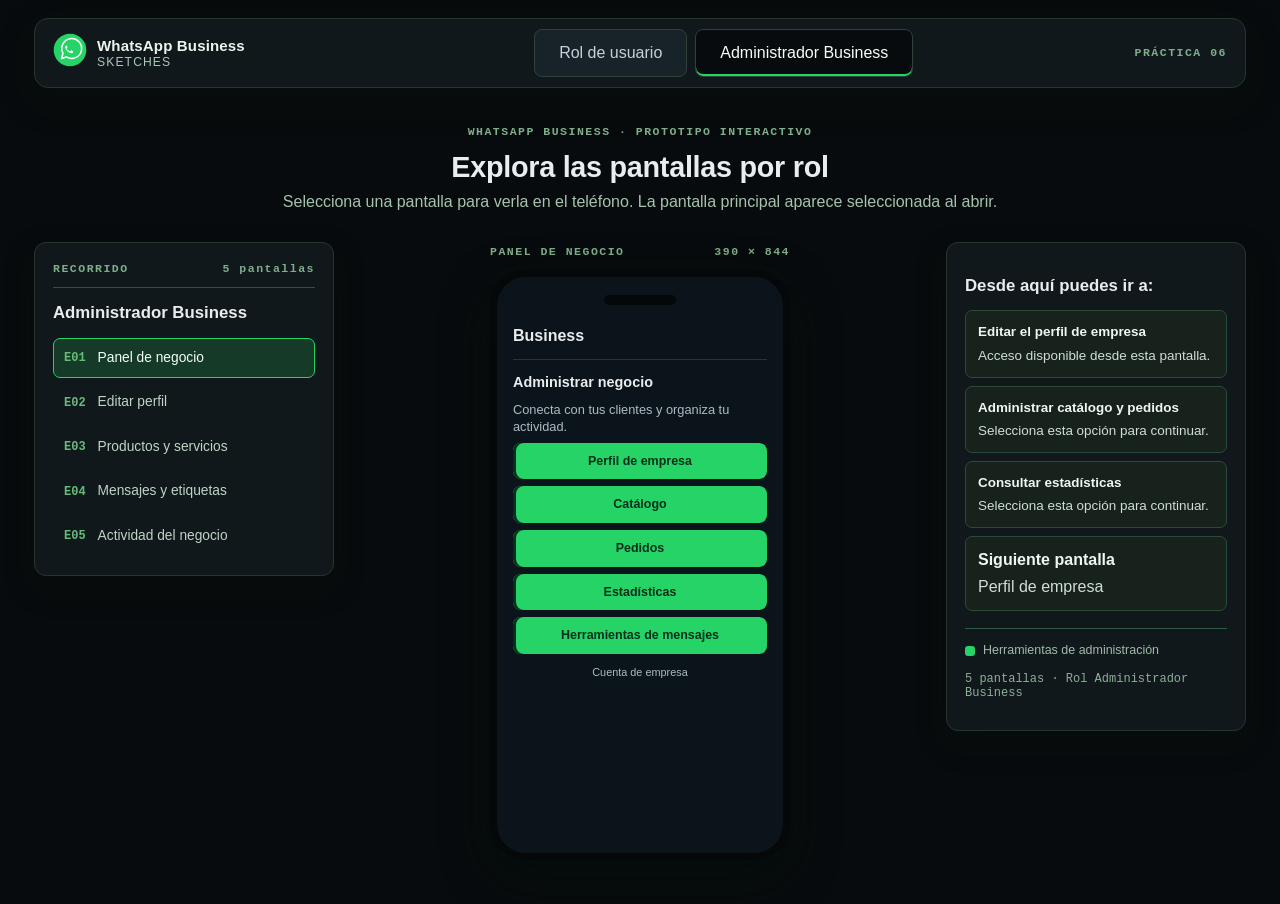
==== commit fef8ec63: "SE corrigio la practica 06 de los sketches con archify" ====
--- a/Practica 06/secuencia_pantallas_whatsapp.html
+++ b/Practica 06/secuencia_pantallas_whatsapp.html
@@ -3,23 +3,27 @@
 <head>
 <meta charset="utf-8">
 <meta name="viewport" content="width=device-width, initial-scale=1">
-<title>Secuencia de pantallas por rol - WhatsApp</title>
+<title>WhatsApp Business - Sketches por rol</title>
 <style>
   :root {
-    --bg: #0f1513;
-    --surface: #161e1b;
-    --phone: #212a27;
-    --block: #2d3834;
-    --field: #111815;
-    --line: #33403b;
-    --text: #e9f0ed;
-    --muted: #97a6a0;
+    --bg: #ffffff;
+    --surface: #ffffff;
+    --phone: #ffffff;
+    --block: #f1f3f3;
+    --field: #ffffff;
+    --line: #d8e2dc;
+    --text: #202c33;
+    --muted: #667781;
     --accent: #25d366;
-    --accent-ink: #06210f;
-    --accent-soft: #14271d;
-    --danger: #f0766a;
-    color-scheme: dark;
-  }
+    --accent-ink: #064b37;
+    --accent-soft: #e8f5ee;
+    --danger: #b42318;
+    color-scheme: light;
+  }
+  .badge-n, .d-num { background: #075e54; color: #ffffff; }
+  .notch { background: #d8e2dc; }
+  .el-btn.danger { border-color: #efc3bf; }
+  .el-bubble.me { background: #dcf8c6; color: #202c33; }
   * { box-sizing: border-box; }
   [hidden] { display: none !important; }
   body {
@@ -187,63 +191,103 @@
   @media (prefers-reduced-motion: reduce) {
     * { transition: none !important; }
   }
-  /* Paleta clara inspirada en WhatsApp */
+  body { background: radial-gradient(ellipse at 50% 30%, #0d4933 0, #082f22 52%, #06271c 100%); color:#e8f4ec; min-height:100vh; }
+  .workspace { max-width:1440px; margin:auto; padding:18px 34px 44px; }
+  .topbar { display:flex; align-items:center; gap:24px; min-height:66px; padding:10px 18px; border:1px solid #286143; border-radius:14px; background:#0b3929; box-shadow:0 12px 35px #03190f55; }
+  .brandline { display:flex; align-items:center; gap:10px; min-width:260px; }
+  .brand-copy { display:flex; flex-direction:column; line-height:1.2; letter-spacing:.09em; font-size:.76rem; color:#a8c9b3; }
+  .brand-copy strong { color:#e9f5ed; font-size:.94rem; letter-spacing:.01em; }
+  .role-switch { display:flex; gap:8px; margin:auto; }
+  .role-btn { padding:11px 24px; border:1px solid #34714d; border-radius:8px; background:#12432f; color:#c2d8c9; font:inherit; cursor:pointer; }
+  .role-btn.selected { background:#071e16; color:white; box-shadow:inset 0 -2px #25d366; }
+  .top-status,.eyebrow,.panel-title,.preview-label { font:600 .72rem/1.4 Consolas,monospace; letter-spacing:.13em; color:#8daf98; }
+  .intro { text-align:center; padding:24px 10px 22px; }
+  .intro h1 { margin:5px 0; font-size:1.8rem; }
+  .intro p:last-child { color:#a6c3ae; margin:6px 0; }
+  .studio { display:grid; grid-template-columns:minmax(245px,300px) minmax(290px,1fr) minmax(245px,300px); gap:26px; align-items:start; }
+  .panel { background:#103d2c; border:1px solid #286143; border-radius:12px; padding:18px; box-shadow:0 12px 30px #03180f40; }
+  .panel-title { display:flex; justify-content:space-between; border-bottom:1px solid #28583e; padding-bottom:10px; }
+  .panel h2 { margin:12px 0; font-size:1.05rem; }
+  #screen-list { display:grid; gap:4px; }
+  .screen-link { display:flex; align-items:center; gap:12px; width:100%; padding:9px 10px; text-align:left; border:1px solid transparent; border-radius:7px; background:transparent; color:#bfd4c6; font:inherit; font-size:.86rem; cursor:pointer; }
+  .screen-link:hover,.screen-link.active { background:#1b5638; border-color:#438658; color:white; }
+  .screen-link b { color:#67bc7b; font:600 .75rem Consolas,monospace; }
+  .preview-area { display:flex; flex-direction:column; align-items:center; min-height:550px; }
+  .preview-label { width:min(100%,300px); display:flex; justify-content:space-between; margin:2px 0 10px; }
+  #phone-preview { width:300px; }
+  #phone-preview .phone { width:300px; height:590px; border:7px solid #101916; border-radius:36px; padding:18px 16px 14px; box-shadow:0 18px 45px #020f0b99; cursor:default; overflow-y:auto; scrollbar-width:thin; }
+  #phone-preview .phone:hover { transform:none; }
+  #phone-preview .p-title { padding:8px 0 11px; font-size:1rem; }
+  #phone-preview .el-h { font-size:.9rem; }
+  #phone-preview .el-text { font-size:.8rem; }
+  #phone-preview .el-row { font-size:.8rem; padding:5px 0; }
+  #phone-preview .el-h { padding-top:5px; }
+  #phone-preview .el-row .rt small { font-size:.68rem; }
+  #phone-preview .el-btn { padding:9px 7px; font-size:.78rem; }
+  #phone-preview .el-input { font-size:.78rem; }
+  #phone-preview .notch { height:10px; background:#111; }
+  #screen-info { display:grid; gap:8px; }
+  .info-destination { padding:11px 12px; border:1px solid #356b4c; border-radius:7px; background:#164a33; color:#d5e7da; font-size:.84rem; }
+  button.info-destination { width:100%; text-align:left; cursor:pointer; font:inherit; }
+  button.info-destination:hover { border-color:#25d366; background:#1b5638; }
+  .info-destination strong { display:block; color:#f0f8f2; margin-bottom:3px; }
+  .info-rule { border-top:1px solid #2b5a40; margin:17px 0 12px; }
+  .legend-item { display:flex; gap:8px; align-items:center; color:#9ebba7; font-size:.78rem; }
+  .legend-item span { width:10px; height:10px; background:#25d366; border-radius:3px; }
+  .screen-meta { color:#8daf98; font: .75rem Consolas,monospace; }
+  .phone.static { color:var(--text); }
   :root {
-    --bg: #ffffff;
-    --surface: #ffffff;
-    --phone: #ffffff;
-    --block: #f1f3f3;
-    --field: #ffffff;
-    --line: #d8e2dc;
-    --text: #202c33;
-    --muted: #667781;
-    --accent: #25d366;
-    --accent-ink: #064b37;
-    --accent-soft: #e8f5ee;
-    --danger: #b42318;
-    color-scheme: light;
-  }
-  .badge-n, .d-num { background: #075e54; color: #ffffff; }
-  .notch { background: #d8e2dc; }
-  .el-btn.danger { border-color: #efc3bf; }
-  .el-bubble.me { background: #dcf8c6; color: #202c33; }
-  header .brand path { fill: #075e54; }
-</style>
+    --bg:#080b0d; --surface:#11181c; --phone:#0b141a; --block:#202c33;
+    --field:#182229; --line:#2a3942; --text:#e9edef; --muted:#aebac1;
+    --accent:#25d366; --accent-ink:#062f1b; --accent-soft:#153a28;
+    --danger:#ff6b6b; color-scheme:dark;
+  }
+  body { background:#080b0d; color:#e9edef; }
+  .topbar { background:#11181c; border-color:#26362d; }
+  .panel { background:#11181c; border-color:#26362d; }
+  .role-btn { background:#182229; border-color:#30413a; color:#c7d2d8; }
+  .role-btn.selected { background:#080b0d; color:#f4fff7; box-shadow:inset 0 -2px #25d366; }
+  .screen-link:hover,.screen-link.active { background:#153a28; border-color:#25d366; color:#f4fff7; }
+  .info-destination { background:#17221d; border-color:#2b4937; color:#d1ddd5; }
+  .info-destination strong { color:#f0f7f2; }
+  #phone-preview .phone { background:#0b141a; border-color:#050809; }
+  #phone-preview .notch { background:#050809; }
+  #phone-preview .p-title { border-color:#26343b; }
+  #phone-preview .el-btn { background:#25d366; color:#062f1b; }
+  #phone-preview .el-btn.ghost { background:transparent; border-color:#3a4a52; color:#e9edef; }
+  #phone-preview .el-btn.danger { background:transparent; border-color:#7f3838; color:#ff8b8b; }
+  #phone-preview .el-input,#phone-preview .el-inputbar { background:#182229; border-color:#30414a; color:#c8d2d7; }
+  #phone-preview .el-row { border-color:#26343b; }
+  #phone-preview .el-row .av,#phone-preview .el-avatar { background:#26343b; }
+  #phone-preview .el-bubble { background:#202c33; color:#e9edef; }
+  #phone-preview .el-bubble.me { background:#005c4b; color:#e9edef; }
+  #phone-preview .el-grid div,#phone-preview .el-chips span { background:#202c33; color:#e9edef; }
+  #phone-preview .el-fab { background:#25d366; color:#062f1b; }
+  #phone-preview .el-toggle,.el-row { border-color:#26343b; }
+  .preview-label,.top-status,.eyebrow,.panel-title { color:#7fae8c; }
+  @media(max-width:900px) { .workspace{padding:12px}.studio{grid-template-columns:240px 1fr}.info-panel{grid-column:1/-1}.topbar{flex-wrap:wrap}.brandline{min-width:unset} }
+  @media(max-width:620px) { .studio{grid-template-columns:1fr}.screen-panel{order:2}.preview-area{order:1}.info-panel{order:3}.top-status{display:none}.role-btn{padding:9px 12px}.preview-area{min-height:unset} }</style>
 </head>
 <body>
-<main class="page">
-  <header>
-    <div class="brand">
-      <svg width="46" height="46" viewBox="0 0 46 46" aria-hidden="true">
-        <circle cx="23" cy="23" r="23" fill="#25d366"/>
-        <path d="M23 12c-6.1 0-11 4.5-11 10 0 2.4.9 4.600 2.500 6.300L13.500 34l5.800-2c1.100.3 2.400.5 3.700.5 6.100 0 11-4.500 11-10S29.100 12 23 12z" fill="#06210f"/>
-      </svg>
-      <h1>Secuencia de pantallas por rol</h1>
+<main class="workspace">
+  <header class="topbar">
+    <div class="brandline">
+      <span class="logo-wrap"><svg width="34" height="34" viewBox="0 0 48 48" aria-label="WhatsApp"><circle cx="24" cy="24" r="23" fill="#25d366"/><path d="M12 36l2.1-7.4A14 14 0 1 1 19 33.8L12 36z" fill="none" stroke="#fff" stroke-width="2.2" stroke-linejoin="round"/><path d="M19 17.5c-.6 0-1.1.5-1.4 1.1-.4.8-.6 1.8.1 3.2 1 2.2 3.5 4.9 6 6.1 1.8.9 3 .8 3.8.3.6-.4 1-1.2 1.1-1.8.1-.3-.1-.6-.4-.8l-2.3-1.1c-.3-.1-.6-.1-.8.2l-.8 1c-.2.2-.4.3-.7.2-1.4-.5-3.5-2.3-4.2-3.6-.1-.3-.1-.5.1-.7l.8-.9c.2-.2.2-.5.1-.8l-1-2.1c-.1-.3-.3-.3-.4-.3z" fill="#fff"/></svg></span>
+      <div class="brand-copy"><strong>WhatsApp Business</strong><span>SKETCHES</span></div>
     </div>
-    <p class="lede">Recorridos del administrador y del miembro de un grupo de WhatsApp, basados en el comportamiento público de la app. Wireframes propios de baja fidelidad; sin marcas gráficas, imágenes ni capturas oficiales.</p>
-    <p class="academic">Ejercicio académico, no afiliado a WhatsApp.</p>
-    <div class="roles" role="group" aria-label="Mostrar u ocultar carriles por rol">
-      <button class="role-btn" type="button" data-lane="admin" aria-pressed="true">
-        <svg viewBox="0 0 24 24" width="22" height="22" fill="none" stroke="currentColor" stroke-width="1.8" stroke-linecap="round" aria-hidden="true"><circle cx="12" cy="8" r="4"/><path d="M4 21c0-4.400 3.600-7 8-7s8 2.600 8 7"/></svg>
-        Administrador
-      </button>
-      <button class="role-btn" type="button" data-lane="member" aria-pressed="true">
-        <svg viewBox="0 0 24 24" width="22" height="22" fill="none" stroke="currentColor" stroke-width="1.8" stroke-linecap="round" aria-hidden="true"><circle cx="12" cy="8" r="4"/><path d="M4 21c0-4.400 3.600-7 8-7s8 2.600 8 7"/></svg>
-        Miembro
-      </button>
+    <div class="role-switch" role="group" aria-label="Seleccionar rol">
+      <button class="role-btn" type="button" data-role="member">Rol de usuario</button>
+      <button class="role-btn selected" type="button" data-role="admin">Administrador Business</button>
     </div>
-    <p class="hint">Haz clic o usa el teclado (Tab y Enter) para abrir el detalle de cada pantalla. Dentro del detalle, las flechas del teclado cambian de pantalla. Usa los botones para mostrar u ocultar un rol. En pantallas pequeñas, desliza horizontalmente por cada carril.</p>
+    <span class="top-status">PRÁCTICA 06</span>
   </header>
-
-  <section id="lanes" aria-label="Carriles de pantallas"></section>
-
-  <section class="alt" aria-labelledby="alt-title">
-    <h2 id="alt-title">Estados alternos fuera del flujo principal</h2>
-    <div class="alt-grid" id="alt"></div>
-  </section>
-</main>
-
-<dialog id="detail" aria-labelledby="d-title">
+  <div class="intro"><p class="eyebrow">WHATSAPP BUSINESS · PROTOTIPO INTERACTIVO</p><h1>Explora las pantallas por rol</h1><p>Selecciona una pantalla para verla en el teléfono. La pantalla principal aparece seleccionada al abrir.</p></div>
+  <div class="studio">
+    <aside class="panel screen-panel"><div class="panel-title"><span>RECORRIDO</span><span id="screen-count"></span></div><h2 id="role-heading">Administrador</h2><nav id="screen-list" aria-label="Pantallas del recorrido"></nav></aside>
+    <section class="preview-area" aria-label="Vista previa del sketch"><div class="preview-label"><span id="screen-kicker">PANTALLA PRINCIPAL</span><span>390 × 844</span></div><div id="phone-preview"></div></section>
+    <aside class="panel info-panel"><h2>Desde aquí puedes ir a:</h2><div id="screen-info"></div><div class="info-rule"></div><div class="legend-item"><span></span>Herramientas de administración</div><p class="screen-meta" id="screen-meta"></p></aside>
+  </div>
+</main><dialog id="detail" aria-labelledby="d-title">
   <div class="d-head">
     <span class="d-num" id="d-num"></span>
     <div>
@@ -302,63 +346,46 @@
   },
   {
     id: 'admin',
-    name: 'Administrador de grupo',
-    sub: 'Desde Chats toca + y crea un grupo',
-    legend: 'Las opciones con borde verde solo las ve el administrador.',
+    name: 'Administrador de WhatsApp Business',
+    sub: 'Herramientas para gestionar el negocio',
+    legend: 'Accesos de administración disponibles para la cuenta del negocio.',
     screens: [
-      { n: 1, title: 'Nuevo grupo', cap: 'Seleccionar participantes', go: 'Toca la flecha',
-        body: [{t:'input',x:'Buscar contactos'},{t:'chips',x:['Ana ✕','Luis ✕']},{t:'row',x:'Ana Pérez',check:1},{t:'row',x:'Luis Gómez',check:1},{t:'row',x:'Marta Ruiz',check:0},{t:'row',x:'Carlos Díaz',check:0},{t:'fab',x:'→'}],
-        foot: '2 contactos seleccionados',
-        what: 'Después de tocar + y elegir Nuevo grupo, se marcan los contactos que entrarán al grupo. Los seleccionados aparecen arriba como etiquetas.',
-        actions: ['Buscar un contacto', 'Marcar o desmarcar contactos', 'Tocar la flecha para continuar'],
-        next: 'Nombre y foto del grupo' },
-      { n: 2, title: 'Nuevo grupo', cap: 'Nombre y foto', go: 'Toca Crear grupo',
-        body: [{t:'avatar'},{t:'input',x:'Nombre del grupo'},{t:'text',x:'Participantes: 2'},{t:'chips',x:['Ana','Luis']},{t:'spacer'},{t:'btn',x:'Crear grupo'}],
-        foot: 'La foto es opcional',
-        what: 'Se escribe el nombre del grupo y, si se desea, se elige una foto. Abajo se confirma la lista de participantes.',
-        actions: ['Escribir el nombre del grupo', 'Elegir una foto', 'Crear el grupo'],
-        next: 'Chat del grupo',
-        note: 'Quien crea el grupo queda como administrador automáticamente.' },
-      { n: 3, title: 'Grupo nuevo', cap: 'Chat del grupo', go: 'Toca el nombre del grupo',
-        body: [{t:'sys',x:'Creaste el grupo'},{t:'bubble',x:'Bienvenidos',me:1},{t:'bubble',x:'¡Gracias!'},{t:'inputbar',x:'Escribe un mensaje'}],
-        foot: 'Toca el nombre para ver la info',
-        what: 'El chat del grupo recién creado. Se ve el aviso de creación y la barra para escribir mensajes.',
-        actions: ['Escribir y enviar mensajes', 'Tocar el nombre del grupo para abrir su información'],
-        next: 'Info del grupo' },
-      { n: 4, title: 'Info del grupo', cap: 'Info del grupo', go: 'Toca Ajustes del grupo',
-        body: [{t:'avatar',sm:1},{t:'text',x:'Grupo nuevo',c:1},{t:'row',x:'Agregar participantes',adm:1},{t:'h',x:'3 participantes'},{t:'row',x:'Tú',tag:'Admin'},{t:'row',x:'Ana Pérez',s:'Toca: hacer admin o quitar',adm:1},{t:'row',x:'Luis Gómez'}],
-        foot: 'Ajustes del grupo ›',
-        what: 'Información del grupo con la lista de participantes. El administrador puede sumar gente, nombrar otros administradores o quitar participantes.',
-        actions: ['Agregar participantes', 'Tocar un participante para hacerlo administrador o quitarlo del grupo', 'Abrir los ajustes del grupo'],
-        next: 'Ajustes del grupo',
-        note: 'Agregar, promover y quitar participantes son acciones exclusivas del administrador.' },
-      { n: 5, title: 'Ajustes del grupo', cap: 'Ajustes del grupo', go: 'Toca Invitar por enlace',
-        body: [{t:'toggle',x:'Editar info del grupo',s:'Solo administradores',on:1,adm:1},{t:'toggle',x:'Enviar mensajes',s:'Todos los participantes',on:1,adm:1},{t:'toggle',x:'Aprobar nuevos participantes',s:'Desactivado',on:0,adm:1},{t:'row',x:'Invitar por enlace',s:'Para sumar a más personas',adm:1}],
-        foot: 'Solo los administradores cambian esto',
-        what: 'Define quién puede editar la información del grupo, quién puede enviar mensajes y si hay que aprobar a quienes piden entrar.',
-        actions: ['Elegir quién edita la info del grupo', 'Elegir quién envía mensajes', 'Activar o desactivar la aprobación de nuevos participantes', 'Abrir Invitar por enlace'],
-        next: 'Invitar por enlace',
-        note: 'Los miembros solo pueden ver estos ajustes, no cambiarlos.' },
-      { n: 6, title: 'Invitar por enlace', cap: 'Enlace de invitación', go: 'Vuelve a Info del grupo',
-        body: [{t:'h',x:'Enlace del grupo'},{t:'input',x:'enlace.ejemplo/abc123'},{t:'btn',x:'Copiar enlace'},{t:'btn',x:'Compartir enlace',k:'ghost'},{t:'btn',x:'Restablecer enlace',k:'ghost',adm:1},{t:'spacer'},{t:'text',x:'Quien tenga el enlace puede pedir entrar al grupo.'}],
-        foot: '',
-        what: 'Muestra el enlace del grupo para copiarlo o compartirlo. Restablecerlo invalida el enlace anterior.',
-        actions: ['Copiar el enlace', 'Compartir el enlace', 'Restablecer el enlace'],
-        next: 'Regresa a Info del grupo',
-        note: 'Restablecer el enlace es exclusivo del administrador.' },
-      { n: 7, title: 'Salir o eliminar', cap: 'Salir o eliminar el grupo',
-        body: [{t:'h',x:'Salir del grupo'},{t:'text',x:'Si eres el único administrador, elige a otra persona antes de salir.'},{t:'btn',x:'Salir del grupo',k:'danger'},{t:'btn',x:'Eliminar grupo',k:'danger',adm:1},{t:'spacer'},{t:'btn',x:'Cancelar',k:'ghost'}],
-        foot: '',
-        what: 'Confirmación para abandonar el grupo o eliminarlo por completo.',
-        actions: ['Salir del grupo', 'Eliminar el grupo', 'Cancelar'],
-        next: 'Fin del recorrido del administrador',
-        note: 'Para eliminar el grupo, el administrador primero quita a los demás participantes.' }
+      { n: 1, title: 'Business', cap: 'Panel de negocio', go: 'Toca Herramientas',
+        body: [{t:'h',x:'Administrar negocio'},{t:'text',x:'Conecta con tus clientes y organiza tu actividad.'},{t:'btn',x:'Perfil de empresa',adm:1},{t:'btn',x:'Catálogo',adm:1},{t:'btn',x:'Pedidos',adm:1},{t:'btn',x:'Estadísticas',adm:1},{t:'btn',x:'Herramientas de mensajes',adm:1}],
+        foot: 'Cuenta de empresa',
+        what: 'Panel principal con accesos a las herramientas de WhatsApp Business para administrar la presencia y la comunicación del negocio.',
+        actions: ['Editar el perfil de empresa', 'Administrar catálogo y pedidos', 'Consultar estadísticas', 'Configurar herramientas de mensajes'],
+        next: 'Perfil de empresa' },
+      { n: 2, title: 'Perfil de empresa', cap: 'Editar perfil', go: 'Toca Guardar',
+        body: [{t:'avatar'},{t:'input',x:'Nombre del negocio'},{t:'input',x:'Descripción'},{t:'row',x:'Categoría',s:'Tienda de ropa',adm:1},{t:'row',x:'Horario',s:'Abierto · 9:00 a 18:00',adm:1},{t:'row',x:'Dirección y contacto',adm:1},{t:'btn',x:'Guardar cambios'}],
+        foot: 'Información visible a clientes',
+        what: 'Edición de los datos públicos del negocio que las personas pueden consultar desde el perfil.',
+        actions: ['Cambiar foto y nombre', 'Editar descripción y categoría', 'Configurar horario, dirección y contacto', 'Guardar cambios'],
+        next: 'Catálogo' },
+      { n: 3, title: 'Catálogo', cap: 'Productos y servicios', go: 'Toca Agregar',
+        body: [{t:'h',x:'Catálogo del negocio'},{t:'row',x:'Bolso artesanal',s:' · Disponible',adm:1},{t:'row',x:'Cartera de piel',s:' · Disponible',adm:1},{t:'row',x:'Envío local',s:'Servicio',adm:1},{t:'spacer'},{t:'btn',x:'+ Agregar artículo'},{t:'text',x:'Comparte artículos en tus conversaciones.'}],
+        foot: '3 artículos',
+        what: 'Lista de productos y servicios que el negocio comparte con sus clientes desde el chat.',
+        actions: ['Consultar artículos', 'Agregar un producto o servicio', 'Actualizar precio y disponibilidad'],
+        next: 'Herramientas de mensajes' },
+      { n: 4, title: 'Herramientas de mensajes', cap: 'Mensajes y etiquetas', go: 'Toca Respuesta rápida',
+        body: [{t:'h',x:'Organiza tus conversaciones'},{t:'row',x:'Mensaje de bienvenida',s:'Saluda a clientes nuevos',adm:1},{t:'row',x:'Mensaje de ausencia',s:'Responde fuera del horario',adm:1},{t:'row',x:'Respuestas rápidas',s:'Atajos para preguntas frecuentes',adm:1},{t:'row',x:'Etiquetas',s:'Organiza chats y pedidos',adm:1}],
+        foot: 'Automatiza tareas frecuentes',
+        what: 'Ajustes para responder con rapidez y mantener ordenadas las conversaciones con clientes.',
+        actions: ['Configurar mensaje de bienvenida', 'Definir mensaje de ausencia', 'Crear respuestas rápidas', 'Organizar chats con etiquetas'],
+        next: 'Estadísticas' },
+      { n: 5, title: 'Estadísticas', cap: 'Actividad del negocio', go: 'Toca volver al panel',
+        body: [{t:'h',x:'Resumen de actividad'},{t:'row',x:'Mensajes enviados',s:'128',adm:1},{t:'row',x:'Mensajes entregados',s:'116',adm:1},{t:'row',x:'Mensajes leídos',s:'94',adm:1},{t:'row',x:'Conversaciones nuevas',s:'23 esta semana',adm:1},{t:'text',x:'Datos ilustrativos del prototipo.'}],
+        foot: 'Últimos 7 días',
+        what: 'Resumen visual de métricas para ayudar a entender la interacción con clientes.',
+        actions: ['Revisar mensajes enviados, entregados y leídos', 'Consultar conversaciones nuevas'],
+        next: 'Fin del recorrido de administración' }
     ]
   },
   {
     id: 'member',
-    name: 'Miembro del grupo',
-    sub: 'Desde Chats abre un grupo existente',
+    name: 'Rol de usuario',
+    sub: 'Uso diario de WhatsApp',
     screens: [
       { n: 1, title: 'Grupo de la clase', cap: 'Chat del grupo', go: 'Toca el clip',
         body: [{t:'bubble',x:'¿Quién lleva el material?'},{t:'bubble',x:'Yo lo llevo',me:1},{t:'bubble',x:'Perfecto'},{t:'inputbar',x:'Escribe un mensaje'}],
@@ -396,7 +423,43 @@
         foot: '',
         what: 'Opciones para abandonar el grupo o reportarlo si incumple las normas.',
         actions: ['Salir del grupo', 'Reportar el grupo', 'Cancelar'],
-        next: 'Fin del recorrido del miembro' }
+        next: 'Fin del recorrido del miembro' },
+      { n: 7, title: 'Nuevo chat', cap: 'Nuevo chat', go: 'Elige una opción',
+        body: [{t:'input',x:'Nombre, número o @nombre de usuario'},{t:'btn',x:'Nuevo grupo',k:'ghost'},{t:'btn',x:'Nuevo contacto',k:'ghost'},{t:'btn',x:'Nueva comunidad',k:'ghost'},{t:'btn',x:'Nueva difusión',k:'ghost'},{t:'h',x:'Contactos frecuentes'},{t:'text',x:'Los contactos de tu teléfono aparecerán aquí.'}],
+        foot: 'Busca por nombre o número',
+        what: 'Menú para iniciar un chat y crear un grupo, contacto, comunidad o difusión. No incluye contactos de ejemplo.',
+        actions: ['Buscar por nombre, número o usuario', 'Crear un grupo', 'Abrir Nuevo contacto', 'Crear comunidad o difusión'],
+        next: 'Novedades' },
+      { n: 8, title: 'Novedades', cap: 'Novedades y estados', go: 'Toca Chats para volver',
+        body: [{t:'h',x:'Estados'},{t:'row',x:'Añadir estado',s:'Desaparece después de 24 horas'},{t:'h',x:'Actualizaciones vistas'},{t:'text',x:'Los estados de tus contactos aparecerán aquí.'},{t:'spacer'},{t:'btn',x:'Compartir actualización',k:'ghost'}],
+        foot: 'Actualizaciones de tus contactos',
+        what: 'Sección de estados para compartir una actualización y consultar las publicaciones de contactos.',
+        actions: ['Añadir un estado con texto o foto', 'Consultar actualizaciones de contactos'],
+        next: 'Comunidades' },
+      { n: 9, title: 'Comunidades', cap: 'Comunidades', go: 'Toca Nueva comunidad',
+        body: [{t:'h',x:'Comunidades'},{t:'avatar'},{t:'h',x:'Usa una comunidad para mantenerte en contacto'},{t:'text',x:'Las comunidades reúnen grupos por temas. Las comunidades a las que te añadan aparecerán aquí.'},{t:'spacer'},{t:'btn',x:'Ver ejemplos de comunidades',k:'ghost'},{t:'btn',x:'+ Nueva comunidad'}],
+        foot: 'Novedades · Llamadas · Chats · Tú',
+        what: 'Vista vacía de Comunidades con una explicación breve y una acción para crear una comunidad.',
+        actions: ['Consultar ejemplos', 'Crear una comunidad', 'Cambiar a otra pestaña'],
+        next: 'Llamadas' },
+      { n: 10, title: 'Llamadas', cap: 'Llamadas', go: 'Toca Chats para volver',
+        body: [{t:'h',x:'Llamadas'},{t:'grid',x:['Llamar','Programar','Teclado','Favoritos']},{t:'h',x:'Recientes'},{t:'text',x:'Aquí aparecerán tus llamadas recientes.'},{t:'row',x:'Llamada entrante',s:'Reciente'},{t:'row',x:'Llamada saliente',s:'Reciente'}],
+        foot: 'Novedades · Comunidades · Chats · Tú',
+        what: 'Historial de llamadas con accesos para llamar, programar, abrir el teclado y consultar favoritos. Los registros son genéricos.',
+        actions: ['Iniciar una llamada', 'Programar una llamada', 'Abrir el teclado', 'Consultar llamadas recientes'],
+        next: 'Configuración' },
+      { n: 11, title: 'Configuración', cap: 'Configuración', go: 'Desplázate para ver más ajustes',
+        body: [{t:'h',x:'Tu perfil'},{t:'row',x:'Suscripciones'},{t:'row',x:'Listas'},{t:'row',x:'Mensajes de difusión'},{t:'row',x:'Destacados'},{t:'row',x:'Dispositivos vinculados'},{t:'h',x:'Cuenta y preferencias'},{t:'row',x:'Cuenta'},{t:'row',x:'Privacidad'},{t:'row',x:'Chats'},{t:'row',x:'Apariencia'},{t:'row',x:'Notificaciones'},{t:'row',x:'Almacenamiento y datos'},{t:'row',x:'Controles parentales'},{t:'h',x:'Ayuda y comunidad'},{t:'row',x:'Ayuda y comentarios'},{t:'row',x:'Invitar amigos'},{t:'row',x:'Centro de cuentas'},{t:'h',x:'También de Meta'},{t:'row',x:'Instagram · Facebook · Threads · Meta AI'}],
+        foot: 'Desliza para recorrer todos los ajustes',
+        what: 'Una sola pantalla larga y desplazable que reúne las secciones mostradas en las dos capturas de Configuración: opciones de cuenta, chats, avisos, ayuda y servicios de Meta.',
+        actions: ['Desplazarse por la lista de ajustes', 'Abrir opciones de cuenta, privacidad y chats', 'Consultar ayuda y servicios vinculados'],
+        next: 'Cerrar sesión' },
+      { n: 12, title: 'Cerrar sesión', cap: 'Cerrar sesión',
+        body: [{t:'h',x:'¿Quieres cerrar sesión?'},{t:'text',x:'Podrás volver a entrar con tu número de teléfono.'},{t:'spacer'},{t:'btn',x:'Cerrar sesión',k:'danger'},{t:'btn',x:'Cancelar',k:'ghost'}],
+        foot: 'La cuenta no se elimina',
+        what: 'Confirmación para cerrar la sesión de WhatsApp en este dispositivo.',
+        actions: ['Confirmar el cierre de sesión', 'Cancelar y volver a configuración'],
+        next: 'Fin del recorrido del usuario' }
     ]
   }
 ];
@@ -472,92 +535,35 @@
 }
 
 const $ = s => document.querySelector(s);
-const lanesEl = $('#lanes');
-
-lanesEl.innerHTML = LANES.map((lane, idx) =>
-  laneHTML(lane) + (idx === 0 ? `<div class="divider"><span>${ARROW}Desde Chats, el flujo se separa según el rol</span></div>` : '')
-).join('');
-
-$('#alt').innerHTML = ALT.map(a =>
-  `<article class="alt-card"><span class="pill">${a.role}</span><h3>${a.title}</h3><p>${a.text}</p></article>`
-).join('');
-
-/* Mostrar u ocultar roles */
-const roleBtns = [...document.querySelectorAll('.role-btn')];
-roleBtns.forEach(b => b.addEventListener('click', () => {
-  const pressed = b.getAttribute('aria-pressed') === 'true';
-  const othersOn = roleBtns.some(o => o !== b && o.getAttribute('aria-pressed') === 'true');
-  if (pressed && !othersOn) return; // siempre queda un rol visible
-  b.setAttribute('aria-pressed', String(!pressed));
-  $('#lane-' + b.dataset.lane).hidden = pressed;
+let selected = { lane: 'admin', i: 0 };
+let activeRole = 'admin';
+const ROLE_LANES = { admin: ['admin'], member: ['common','member'] };
+const laneById = id => LANES.find(l => l.id === id);
+function visibleScreens() { return ROLE_LANES[activeRole].flatMap(id => laneById(id).screens.map((screen,i) => ({lane:laneById(id),screen,i}))); }
+function selectScreen(laneId,i) { selected={lane:laneId,i}; renderStudio(); }
+function renderStudio() {
+  const entries=visibleScreens();
+  const current=laneById(selected.lane).screens[selected.i];
+  const roleName=activeRole==='admin'?'Administrador Business':'Rol de usuario';
+  $('#role-heading').textContent=roleName;
+  $('#screen-count').textContent=`${entries.length} pantallas`;
+  $('#screen-kicker').textContent=current.cap.toUpperCase();
+  $('#screen-list').innerHTML=entries.map(({lane,screen,i},n)=>`<button type="button" class="screen-link${lane.id===selected.lane&&i===selected.i?' active':''}" data-lane="${lane.id}" data-i="${i}"><b>E${String(n+1).padStart(2,'0')}</b><span>${screen.cap}</span></button>`).join('');
+  $('#phone-preview').innerHTML=phoneHTML(current,selected.lane,selected.i,true);
+  const destinations=current.actions.slice(0,3).map((action,n)=>`<div class="info-destination"><strong>${action}</strong>${n===0?'Acceso disponible desde esta pantalla.':'Selecciona esta opción para continuar.'}</div>`).join('');
+  const nextEntry=entries.find(({screen})=>screen.cap===current.next||screen.title===current.next);
+  const nextLink=nextEntry?`<button type="button" class="info-destination" data-next-lane="${nextEntry.lane.id}" data-next-i="${nextEntry.i}"><strong>Siguiente pantalla</strong>${current.next}</button>`:'';
+  $('#screen-info').innerHTML=(destinations||`<div class="info-destination">${current.next}</div>`)+nextLink;
+  $('#screen-meta').textContent=`${entries.length} pantallas · Rol ${roleName}`;
+  document.querySelectorAll('.role-btn').forEach(button=>button.classList.toggle('selected',button.dataset.role===activeRole));
+}
+$('#screen-list').addEventListener('click',event=>{const button=event.target.closest('.screen-link');if(button)selectScreen(button.dataset.lane,Number(button.dataset.i));});
+$('#screen-info').addEventListener('click',event=>{const button=event.target.closest('[data-next-lane]');if(button)selectScreen(button.dataset.nextLane,Number(button.dataset.nextI));});
+document.querySelectorAll('.role-btn').forEach(button=>button.addEventListener('click',()=>{
+  activeRole=button.dataset.role;
+  selected=activeRole==='admin'?{lane:'admin',i:0}:{lane:'common',i:0};
+  renderStudio();
 }));
-
-/* Detalle de pantalla */
-const dlg = $('#detail');
-let cur = { lane: null, i: 0 };
-
-function currentLane() { return LANES.find(l => l.id === cur.lane); }
-function phoneEl() { return document.querySelector(`.phone[data-lane="${cur.lane}"][data-i="${cur.i}"]`); }
-
-function renderDetail() {
-  const lane = currentLane();
-  const s = lane.screens[cur.i];
-  $('#d-num').textContent = s.n;
-  $('#d-title').textContent = s.cap;
-  $('#d-role').textContent = lane.name;
-  $('#d-preview').innerHTML = phoneHTML(s, lane.id, cur.i, true);
-  $('#d-body').innerHTML =
-    `<h3>Qué se ve en esta pantalla</h3><p>${s.what}</p>` +
-    `<h3>Qué puede hacer la persona</h3><ul>${s.actions.map(a => `<li>${a}</li>`).join('')}</ul>` +
-    `<h3>Lleva a</h3><p>${s.next}</p>` +
-    (s.note ? `<div class="d-note">${s.note}</div>` : '');
-  $('#d-pos').textContent = `Pantalla ${s.n} de ${lane.screens.length}`;
-  $('#d-prev').disabled = cur.i === 0;
-  $('#d-next').disabled = cur.i === lane.screens.length - 1;
-  document.querySelectorAll('.phone.active').forEach(p => p.classList.remove('active'));
-  const p = phoneEl();
-  if (p) { p.classList.add('active'); p.scrollIntoView({ inline: 'center', block: 'nearest' }); }
-}
-
-function openDetail(laneId, i) {
-  cur = { lane: laneId, i };
-  renderDetail();
-  if (!dlg.open) dlg.showModal();
-}
-
-function step(d) {
-  const n = currentLane().screens.length;
-  const next = cur.i + d;
-  if (next < 0 || next >= n) return;
-  cur.i = next;
-  renderDetail();
-}
-
-lanesEl.addEventListener('click', e => {
-  const p = e.target.closest('.phone');
-  if (p) openDetail(p.dataset.lane, Number(p.dataset.i));
-});
-lanesEl.addEventListener('keydown', e => {
-  const p = e.target.closest('.phone');
-  if (p && (e.key === 'Enter' || e.key === ' ')) {
-    e.preventDefault();
-    openDetail(p.dataset.lane, Number(p.dataset.i));
-  }
-});
-
-$('#d-prev').addEventListener('click', () => step(-1));
-$('#d-next').addEventListener('click', () => step(1));
-$('#d-close').addEventListener('click', () => dlg.close());
-dlg.addEventListener('click', e => { if (e.target === dlg) dlg.close(); });
-dlg.addEventListener('keydown', e => {
-  if (e.key === 'ArrowRight') { e.preventDefault(); step(1); }
-  if (e.key === 'ArrowLeft') { e.preventDefault(); step(-1); }
-});
-dlg.addEventListener('close', () => {
-  const p = phoneEl();
-  document.querySelectorAll('.phone.active').forEach(x => x.classList.remove('active'));
-  if (p) p.focus();
-});
-</script>
+renderStudio();</script>
 </body>
 </html>
